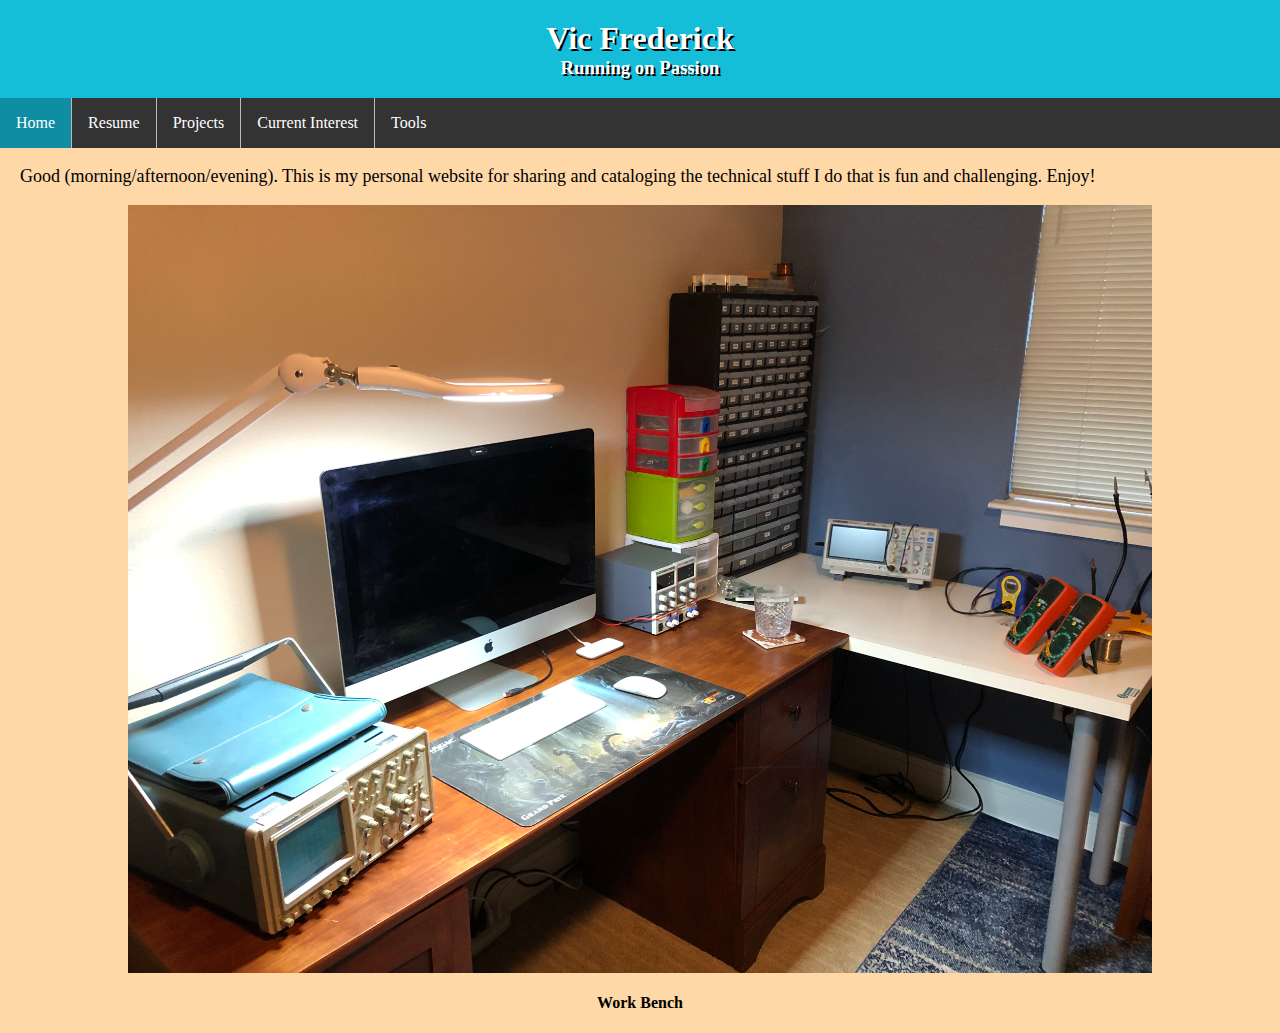
==== index.html @ 2ee63855 "-index fix" ====
<!doctype html>
<html>
<head>
	<title>Vic Page</title>
	<link href="style1.css" rel="stylesheet">
</head>

<body>
<div>
	<h1>Vic Frederick</h1>
	<h3 id = tagline>Running on Passion</h3>
	<ul class="nav">
		<li><a class="active" href="p1_home.html">Home</a></li>
		<li><a href="p2_resume.html">Resume</a></li>
		<li><a href="p3_projects.html">Projects</a></li>
		<li><a href="p4_intrest.html">Current Interest</a></li>
		<li><a href="p5_tools.html">Tools</a></li>
	</ul>
</div>
<p>Good (morning/afternoon/evening). This is my personal website for sharing and cataloging the technical stuff I do that is fun and challenging. Enjoy!</p>
<img src="Lab.jpg" class="center">
<h4 style="text-align: center;">Work Bench</h4>

</body>
</html>
---- style1.css ----
body {
	margin: 0;
	padding: 0;
	background-color: #ffd8a8;
}
h1 {
	text-shadow: 2px 2px black;
	margin: 0;
}
h2 {
	padding-left: 20px;
}
h3 {
	text-shadow: 2px 2px black;
	margin-top: 0;
}
p {
	padding-left: 20px;
	font-size: 18px;
}
li {
  float: left;
  border-right:1px solid #bbb;
}

li:last-child {
  border-right: none;
}

li a {
  display: block;
  color: white;
  text-align: center;
  padding: 16px;
  text-decoration: none;
}

li a:hover:not(.active) {
  background-color: #111;
}

.active {
  background-color: #0F8DA2;
}
.nav {
	background-color: #333;
	list-style-type: none;
  	margin: 0;
  	padding: 0;
  	overflow: hidden;
}
.center {
  display: block;
  margin-left: auto;
  margin-right: auto;
  width: 80%;
}
/*
#tagline {
	text-align: center;
	position: absolute;
	top: 0;
	left: 0;
	right: 0;
		border: 1px solid black;
}*/
div {
	background: #14BDD8;
  	padding-top: 20px;
  	text-align: center;
	color: #FFFFFF;
}
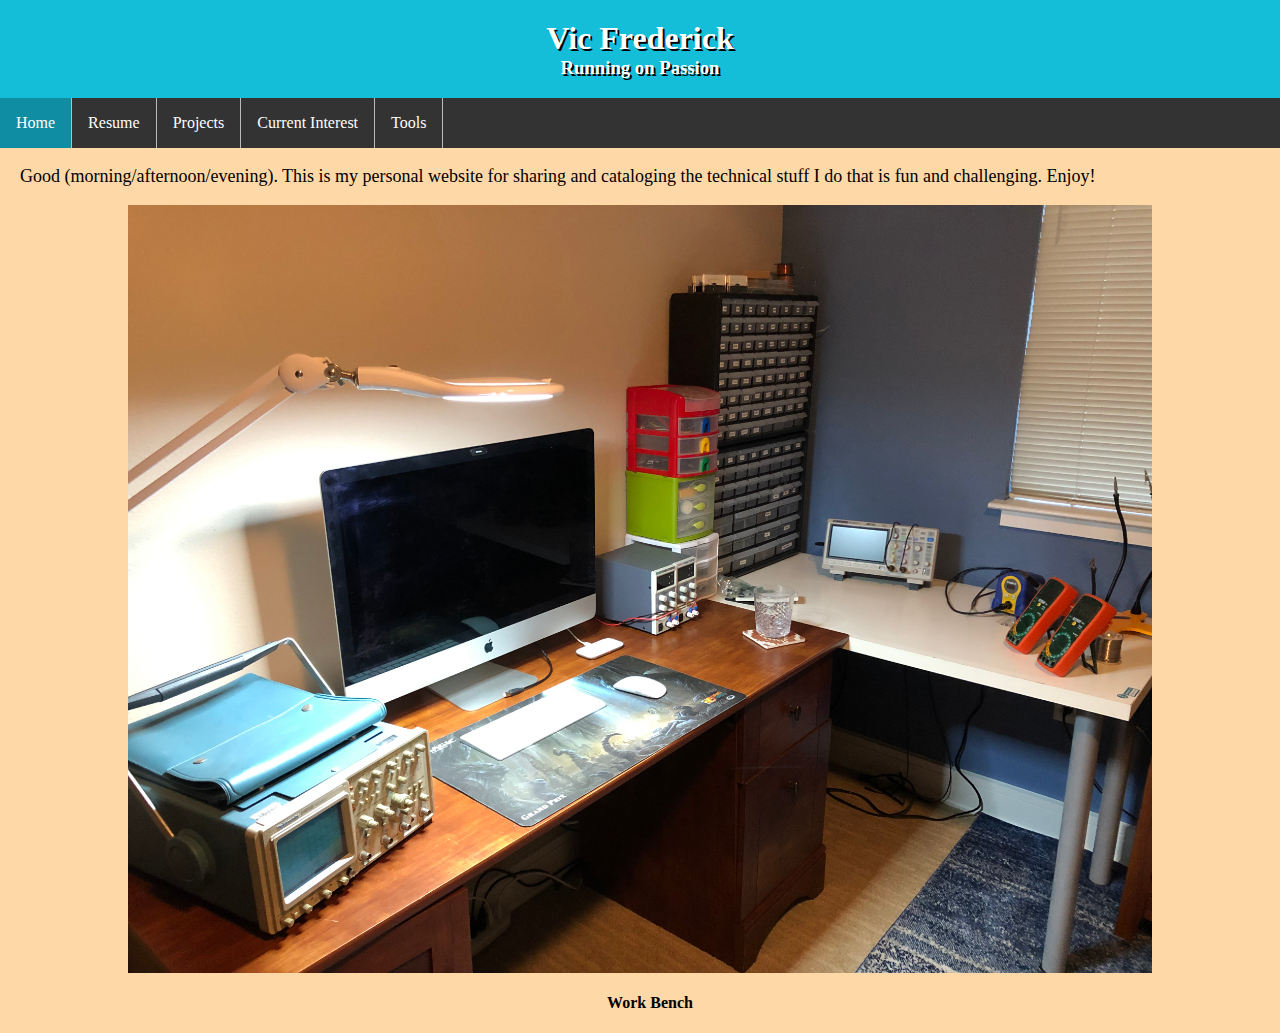
==== commit cc4e724f: "adding the first project" ====
--- a/index.html
+++ b/index.html
@@ -8,7 +8,7 @@
 <body>
 <div>
 	<h1>Vic Frederick</h1>
-	<h3 id = tagline>Running on Passion</h3>
+	<h3 class="tagline">Running on Passion</h3>
 	<ul class="nav">
 		<li><a class="active" href="p1_home.html">Home</a></li>
 		<li><a href="p2_resume.html">Resume</a></li>
--- a/style1.css
+++ b/style1.css
@@ -11,16 +11,18 @@
 	padding-left: 20px;
 }
 h3 {
-	text-shadow: 2px 2px black;
-	margin-top: 0;
+	padding-left: 20px;
+}
+h4 {
+	padding-left: 20px;
 }
 p {
 	padding-left: 20px;
+	padding-right: 20px;
 	font-size: 18px;
 }
 li {
-  float: left;
-  border-right:1px solid #bbb;
+  
 }
 
 li:last-child {
@@ -49,21 +51,21 @@
   	padding: 0;
   	overflow: hidden;
 }
+.nav li{
+	float: left;
+  	border-right:1px solid #bbb;
+}
 .center {
   display: block;
   margin-left: auto;
   margin-right: auto;
   width: 80%;
 }
-/*
-#tagline {
-	text-align: center;
-	position: absolute;
-	top: 0;
-	left: 0;
-	right: 0;
-		border: 1px solid black;
-}*/
+.tagline  {
+	text-shadow: 2px 2px black;
+	margin-top: 0;
+	padding-left: 0px;
+}
 div {
 	background: #14BDD8;
   	padding-top: 20px;
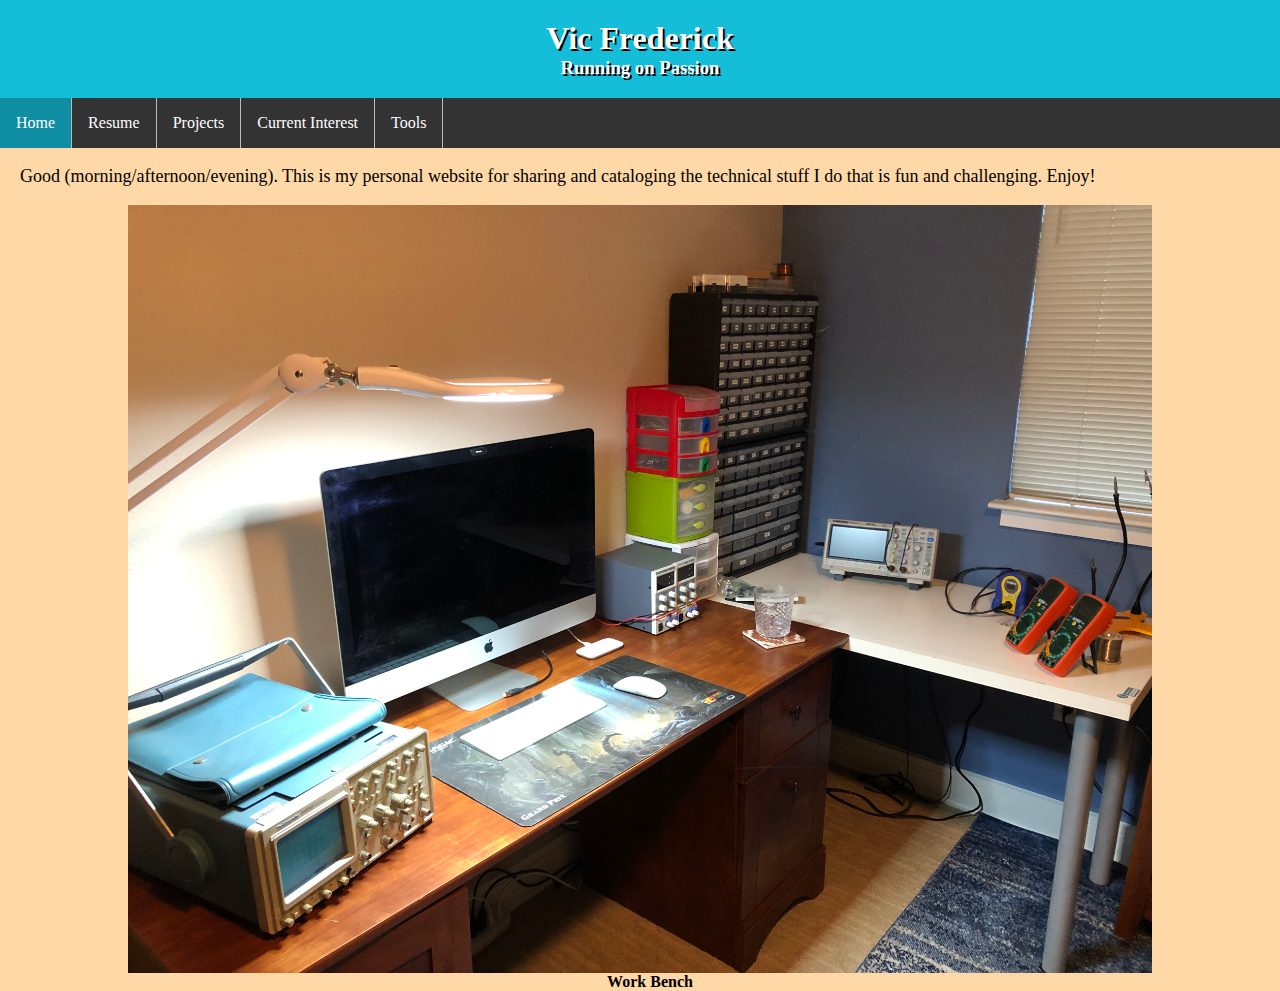
==== commit 073f96ec: "index" ====
--- a/index.html
+++ b/index.html
@@ -10,7 +10,7 @@
 	<h1>Vic Frederick</h1>
 	<h3 class="tagline">Running on Passion</h3>
 	<ul class="nav">
-		<li><a class="active" href="p1_home.html">Home</a></li>
+		<li><a class="active" href="index.html">Home</a></li>
 		<li><a href="p2_resume.html">Resume</a></li>
 		<li><a href="p3_projects.html">Projects</a></li>
 		<li><a href="p4_intrest.html">Current Interest</a></li>
--- a/style1.css
+++ b/style1.css
@@ -15,20 +15,17 @@
 }
 h4 {
 	padding-left: 20px;
+	margin: 0px;
 }
 p {
 	padding-left: 20px;
 	padding-right: 20px;
 	font-size: 18px;
 }
-li {
-  
-}
 
 li:last-child {
   border-right: none;
 }
-
 li a {
   display: block;
   color: white;
@@ -71,4 +68,11 @@
   	padding-top: 20px;
   	text-align: center;
 	color: #FFFFFF;
+}
+button {
+  background-color: #333;
+  border: none;
+  color: white;
+  padding: 15px 32px;
+  font-size: 16px;
 }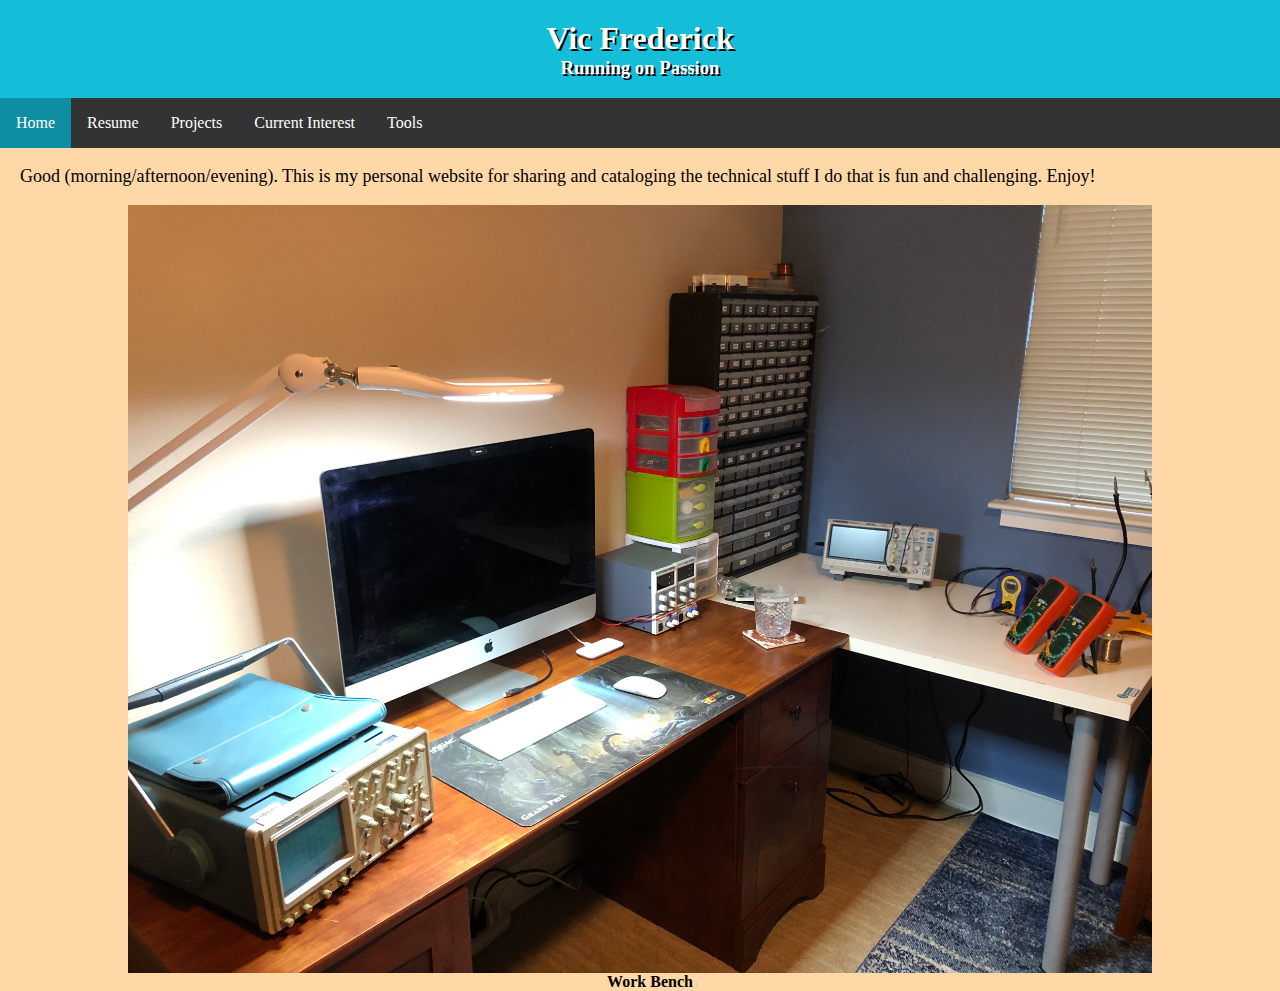
==== commit ee2a1eb7: "Fixed typo and added decks" ====
--- a/index.html
+++ b/index.html
@@ -6,7 +6,7 @@
 </head>
 
 <body>
-<div>
+<div class="nv">
 	<h1>Vic Frederick</h1>
 	<h3 class="tagline">Running on Passion</h3>
 	<ul class="nav">
@@ -17,9 +17,8 @@
 		<li><a href="p5_tools.html">Tools</a></li>
 	</ul>
 </div>
-<p>Good (morning/afternoon/evening). This is my personal website for sharing and cataloging the technical stuff I do that is fun and challenging. Enjoy!</p>
-<img src="Lab.jpg" class="center">
-<h4 style="text-align: center;">Work Bench</h4>
-
+	<p>Good (morning/afternoon/evening). This is my personal website for sharing and cataloging the technical stuff I do that is fun and challenging. Enjoy!</p>
+	<img src="Lab.jpg" class="center">
+	<h4 style="text-align: center;">Work Bench</h4>
 </body>
 </html>--- a/style1.css
+++ b/style1.css
@@ -1,6 +1,6 @@
 body {
-	margin: 0;
-	padding: 0;
+	margin: 0px;
+	padding: 0px;
 	background-color: #ffd8a8;
 }
 h1 {
@@ -41,6 +41,12 @@
 .active {
   background-color: #0F8DA2;
 }
+.nv {
+	background: #14BDD8;
+  	padding-top: 20px;
+  	text-align: center;
+	color: #FFFFFF;
+}
 .nav {
 	background-color: #333;
 	list-style-type: none;
@@ -50,7 +56,6 @@
 }
 .nav li{
 	float: left;
-  	border-right:1px solid #bbb;
 }
 .center {
   display: block;
@@ -63,11 +68,12 @@
 	margin-top: 0;
 	padding-left: 0px;
 }
-div {
-	background: #14BDD8;
-  	padding-top: 20px;
-  	text-align: center;
-	color: #FFFFFF;
+.bod { 
+	position: fixed;
+	bottom: 0;
+  	right: 5%;
+  	left: 5%;
+  	top: 149px;
 }
 button {
   background-color: #333;
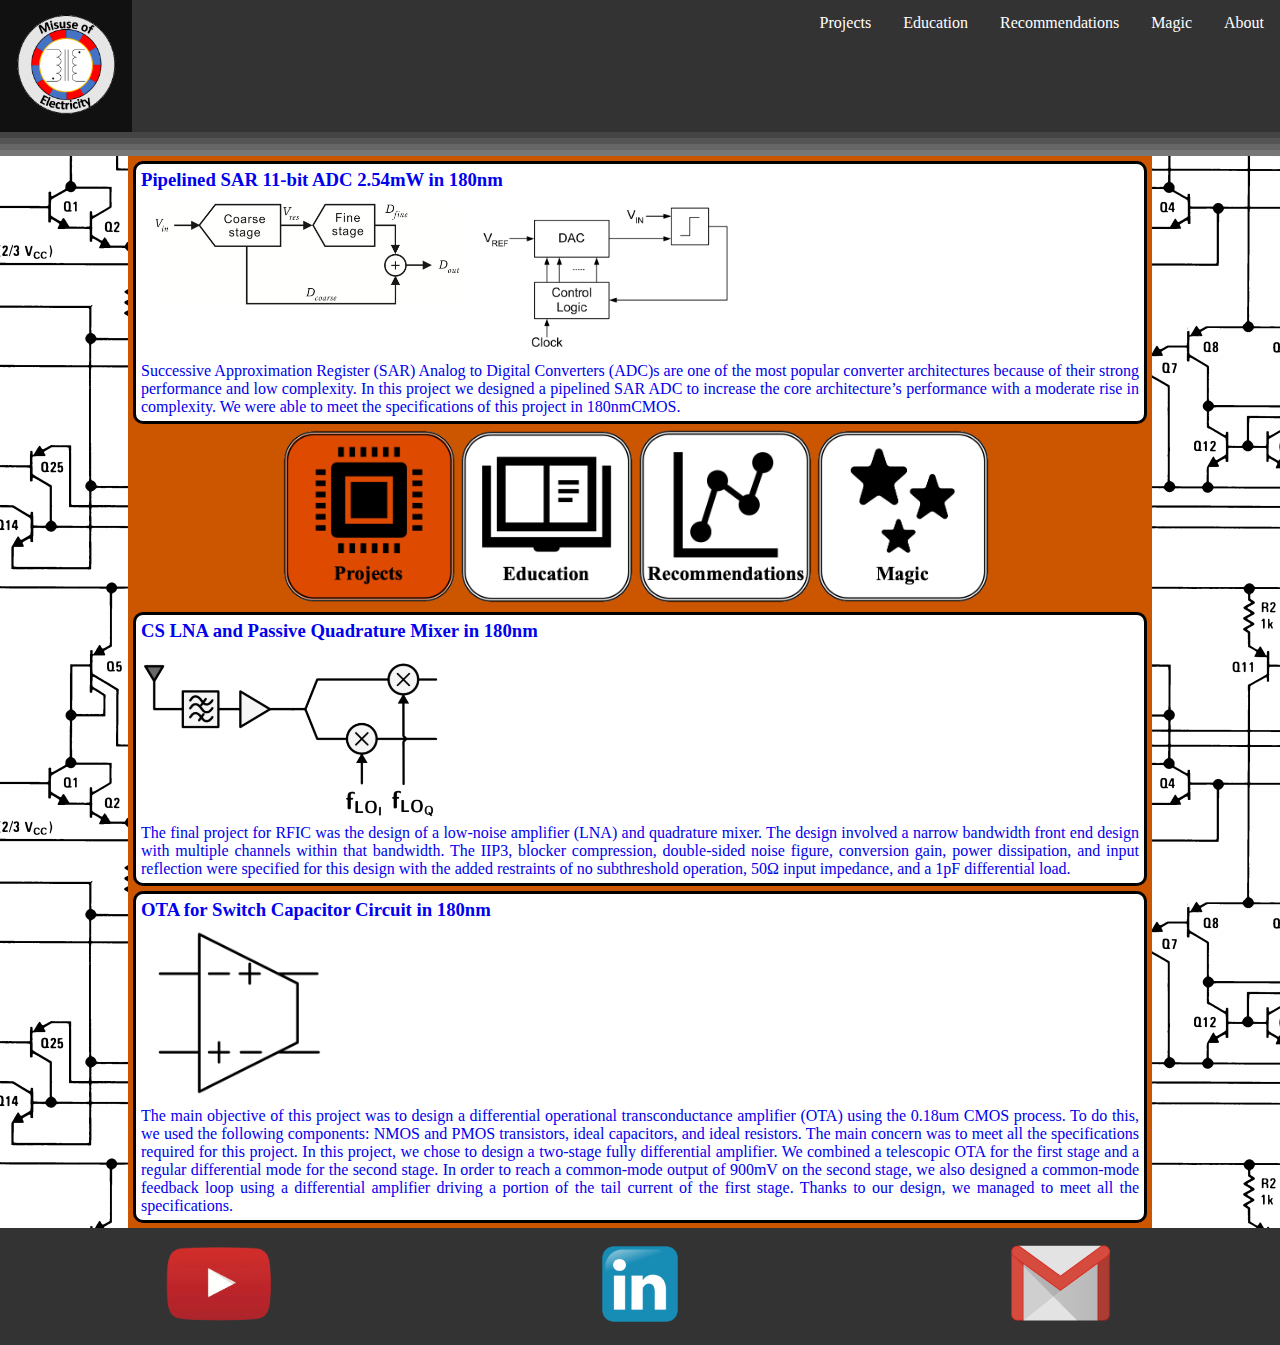
==== commit 401e1f1d: "title" ====
--- a/index.html
+++ b/index.html
@@ -1,24 +1,81 @@
-<!doctype html>
+<!DOCTYPE html>
 <html>
 <head>
-	<title>Vic Page</title>
-	<link href="style1.css" rel="stylesheet">
+  <title>Misuse of Electricity</title>
+  <meta name="viewport" content="width=device-width, initial-scale=1.0">
+  <link href="style2.css" rel="stylesheet">
 </head>
+<body>
+    
+    <ul class="topnav">
+      <li><a href="index.html"><img src="images/Logo.png" width="100" height="100"></a></li>
+      <li class="right"><a href="papers/resume.pdf" target="_blank">About</a></li>
+      <li class="right"><a href="magic.html">Magic</a></li>
+      <li class="right"><a href="recommendations.html">Recommendations</a></li>
+      <li class="right"><a href="education.html">Education</a></li>
+      <li class="right"><a href="projects.html">Projects</a></li>
+  </ul>
+  <hr style="border-style: solid; border-width: 3px; border-color: #444;">
+  <hr style="border-style: solid; border-width: 3px; border-color: #555;">
+  <hr style="border-style: solid; border-width: 3px; border-color: #666;">
+  <hr style="border-style: solid; border-width: 3px; border-color: #777;">
 
-<body>
-<div class="nv">
-	<h1>Vic Frederick</h1>
-	<h3 class="tagline">Running on Passion</h3>
-	<ul class="nav">
-		<li><a class="active" href="index.html">Home</a></li>
-		<li><a href="p2_resume.html">Resume</a></li>
-		<li><a href="p3_projects.html">Projects</a></li>
-		<li><a href="p4_intrest.html">Current Interest</a></li>
-		<li><a href="p5_tools.html">Tools</a></li>
-	</ul>
+  <div class="content">
+    <div class="featured">
+      <a href="papers/Converters Final_Project___Pipelined_SAR_ADC.pdf" target="_blank">
+      <h3>Pipelined SAR 11-bit ADC 2.54mW in 180nm</h3>
+      <div class="row">
+        <div class="column">
+          <img src="images/Pipelined.png" style="width:100%">
+        </div>
+        <div class="column">
+          <img src="images/SAR.png" style="width:80%">
+        </div>
+      </div>
+      <p>Successive Approximation Register (SAR) Analog to Digital Converters (ADC)s are one of the most  popular converter architectures because of their strong performance and low complexity. In this project we designed a pipelined SAR ADC to increase the core architecture’s performance with a moderate rise in complexity. We were able to meet the specifications of this project in 180nmCMOS. </p>
+    </a>
+  </div>
+  <div class="pages">
+    <a href="projects.html"><img src="images/ppPro.png" width="20%" height="20%"></a>
+    <a href="education.html"><img src="images/pEdu.png" width="20%" height="20%"></a>
+    <a href="recommendations.html"><img src="images/pRec.png" width="20%" height="20%"></a>
+    <a href="magic.html"><img src="images/pMTG.png" width="20%" height="20%"></a>
+  </div>
+  <div class="featured">
+      <a href="papers/RFIC_Final_Project_Reciever.pdf" target="_blank">
+      <h3>CS LNA and Passive Quadrature Mixer in 180nm</h3>
+      <img src="images/Reviever.png" style="width:30%">
+      <p>The final project for RFIC was the design of a low-noise amplifier (LNA) and quadrature mixer. The design involved a narrow bandwidth front end design with multiple channels within that bandwidth. The IIP3, blocker compression, double-sided noise figure, conversion gain, power dissipation, and input reflection were specified for this design with the added restraints of no subthreshold operation, 50Ω input impedance, and a 1pF differential load.</p>
+    </a>
+  </div>
+  <div class="featured">
+      <a href="papers/Analog_Final_Project_Amplifier.pdf" target="_blank">
+      <h3>OTA for Switch Capacitor Circuit in 180nm</h3>
+      <img src="images/OTA.png" style="width:20%">
+      <p>The main objective of this project was to design a differential operational transconductance amplifier (OTA) using the 0.18um CMOS process. To do this, we used the following components: NMOS and PMOS transistors, ideal capacitors, and ideal resistors. The main concern was to meet all the specifications required for this project. In this project, we chose to design a two-stage fully differential amplifier. We combined a telescopic OTA for the first stage and a regular differential mode for the second stage. In order to reach a common-mode output of 900mV on the second stage, we also designed a common-mode feedback loop using a differential amplifier driving a portion of the tail current of the first stage. Thanks to our design, we managed to meet all the specifications.</p>
+    </a>
+  </div>
 </div>
-	<p>Good (morning/afternoon/evening). This is my personal website for sharing and cataloging the technical stuff I do that is fun and challenging. Enjoy!</p>
-	<img src="Lab.jpg" class="center">
-	<h4 style="text-align: center;">Work Bench</h4>
+<footer>
+  <div class="row">
+        <div class="column">
+          <a href="https://www.youtube.com/channel/UCEy80wghGmZm2AY4zfPYjJA">
+            <img src="images/yt.png" style="width:30%">
+          </a>
+        </div>
+        <div class="column">
+          <a href="https://www.linkedin.com/in/vic-frederick/">
+            <img src="images/li.png" style="width:20%">
+          </a>
+        </div>
+        <div class="column">
+          <a href="mailto:vic79@me.com">
+            <img src="images/gmail.png" style="width:35%">
+          </a>
+        </div>
+      </div>
+</footer>
+</body>
+
 </body>
 </html>--- a/style2.css
+++ b/style2.css
@@ -0,0 +1,96 @@
+
+/* general Style */
+/* Fill page */
+* { padding: 0; margin: 0; box-sizing: border-box;}
+
+html, body {
+  height: 100%;
+
+  display: flex;
+  flex-direction: column;
+}
+body > * {
+  flex-shrink: 0;
+}
+/* background */
+body {
+  background-image: url("images/555.png");
+}
+/* Content rules for spread to bottom of page and room for background*/
+.content {
+  background-color: #cc5500;
+  flex-grow: 1;
+  margin-right: 10%;
+  margin-left: 10%;
+}
+/* Featured */
+.featured {
+  background-color: white;
+	margin: 5px;
+  border-style: solid;
+  border-radius: 10px;
+  padding: 5px
+}
+p {
+  text-align: justify;
+  text-justify: inter-word;
+}
+/* menu 2 */
+.pages{
+  margin-left: 15%;
+  align-items: center;
+  align-self: center;
+  align-content: center;
+}
+a {
+  text-decoration: none;
+}
+.column {
+  float: left;
+  width: 33.33%;
+  padding: 5px;
+}
+/* inline images in content ~ required 100% width for each image*/
+/* Clearfix (clear floats) */
+.row::after {
+  content: "";
+  clear: both;
+  display: table;
+}
+
+footer {
+  text-align: center;
+  padding: 10px;
+  background-color: #333;
+  color: white;
+}
+
+/* Navigation below */
+ul.topnav {
+  list-style-type: none;
+  margin: 0;
+  padding: 0;
+  overflow: hidden;
+  background-color: #333;
+}
+
+ul.topnav li {float: left;}
+
+ul.topnav li a {
+  display: block;
+  color: white;
+  text-align: center;
+  padding: 14px 16px;
+  text-decoration: none;
+}
+
+ul.topnav li a:hover:not(.active) {background-color: #111;}
+
+ul.topnav li a.active {background-color: #4CAF50;}
+
+ul.topnav li.right {float: right;}
+
+@media screen and (max-width: 600px) {
+  ul.topnav li.right, 
+  ul.topnav li {float: none;}
+}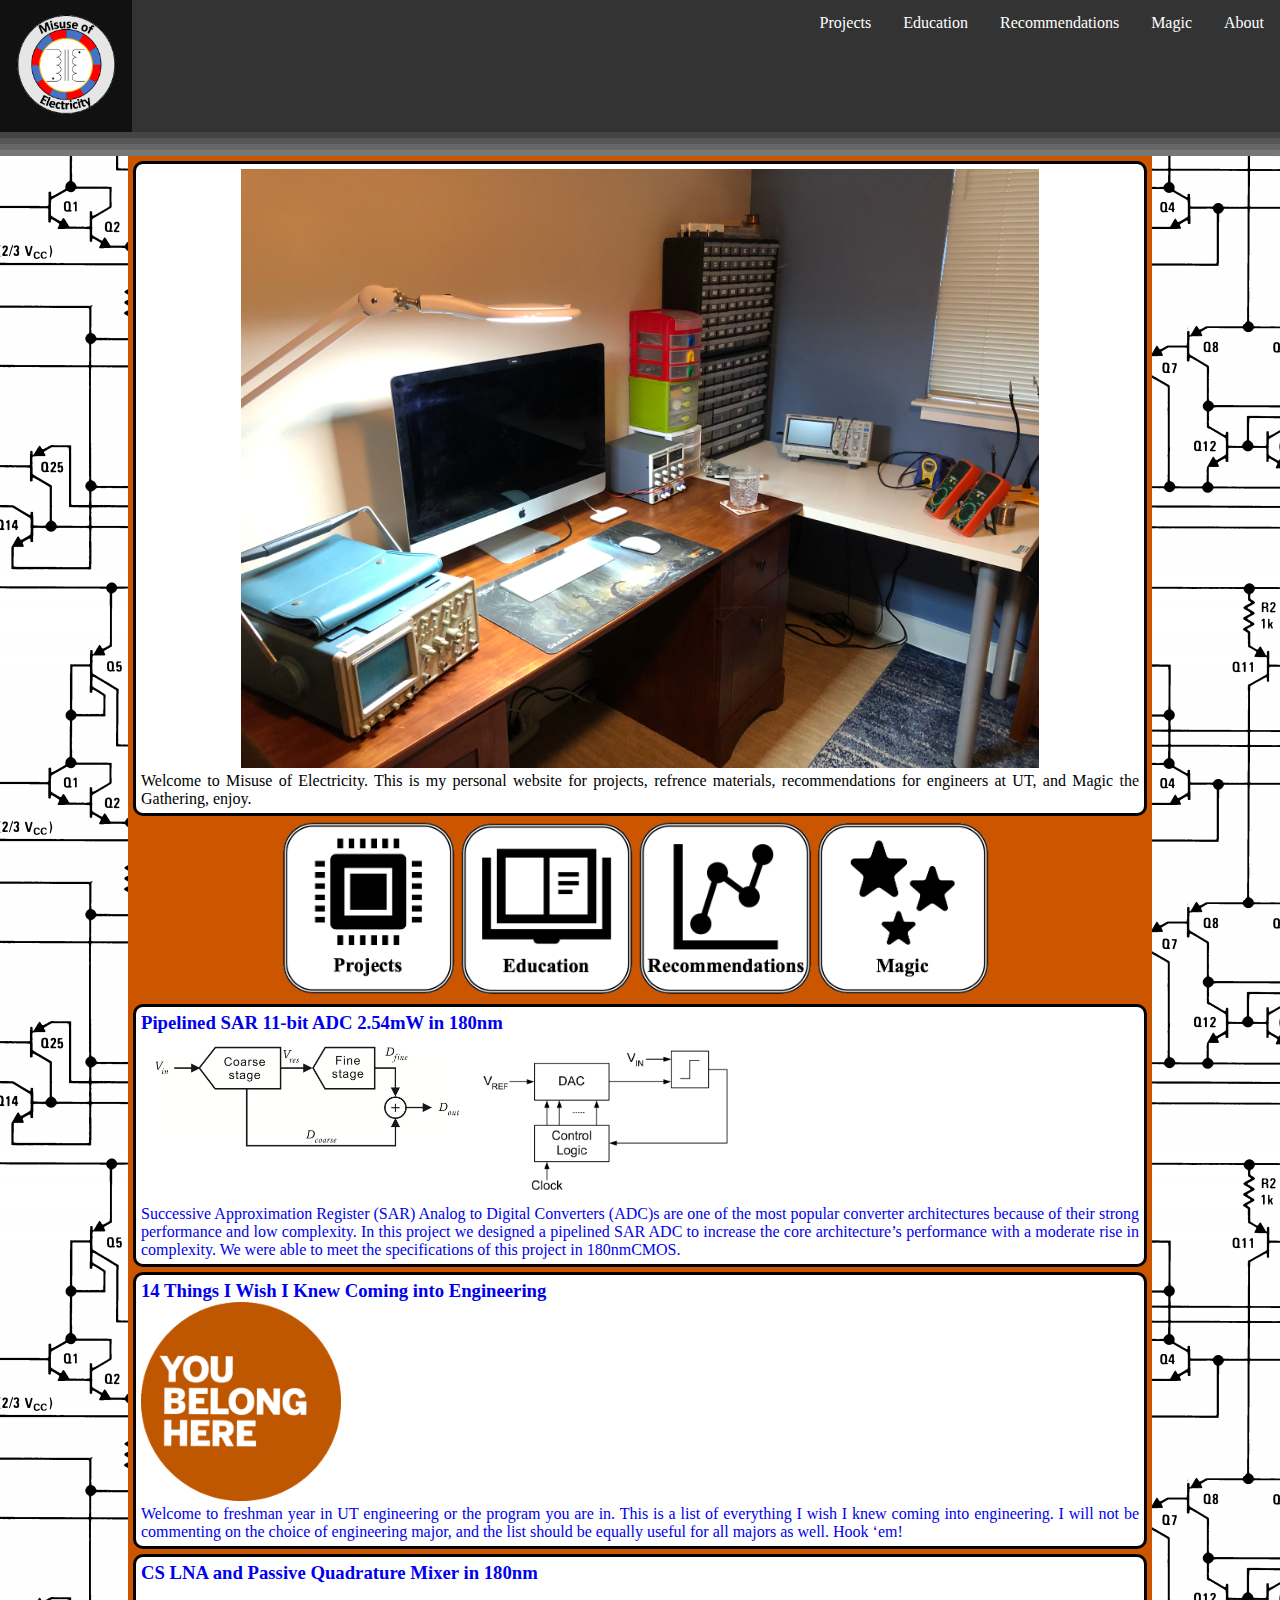
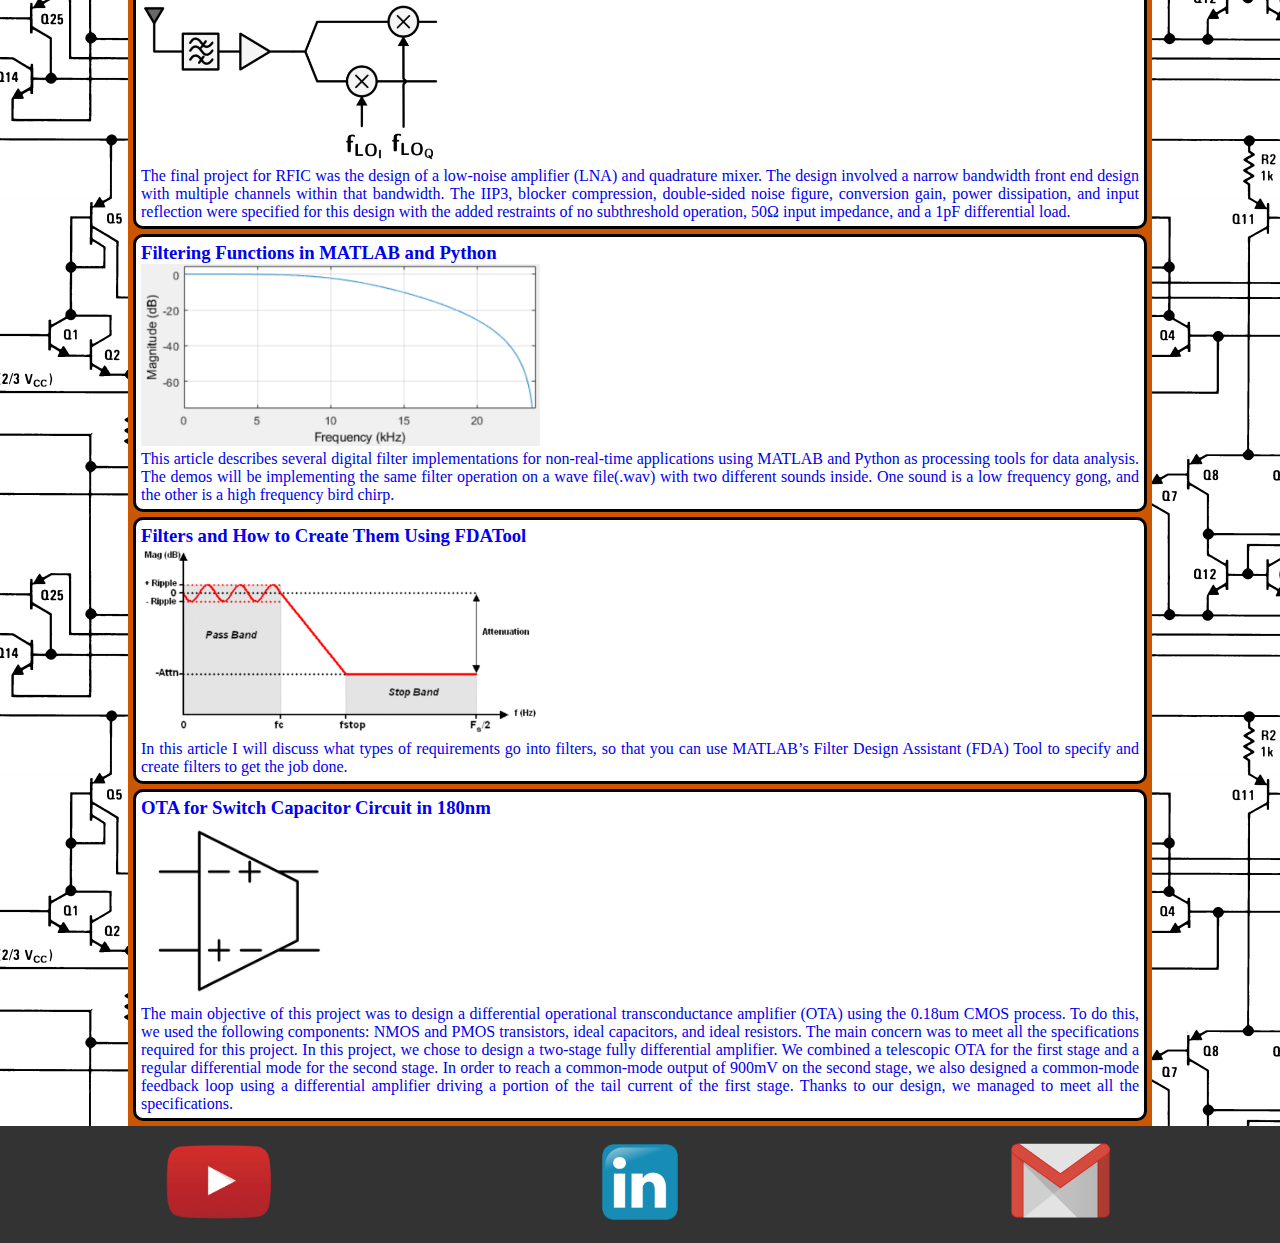
==== commit 7dc05e5d: "title2" ====
--- a/index.html
+++ b/index.html
@@ -22,6 +22,18 @@
 
   <div class="content">
     <div class="featured">
+      <div style="text-align: center;">
+      <img src="images/Lab.jpg" width="80%" height="80%" >
+     </div>
+      <p>Welcome to Misuse of Electricity. This is my personal website for projects, refrence materials, recommendations for engineers at UT, and Magic the Gathering, enjoy.</p>
+  </div>
+  <div class="pages">
+    <a href="projects.html"><img src="images/pPro.png" width="20%" height="20%"></a>
+    <a href="education.html"><img src="images/pEdu.png" width="20%" height="20%"></a>
+    <a href="recommendations.html"><img src="images/pRec.png" width="20%" height="20%"></a>
+    <a href="magic.html"><img src="images/pMTG.png" width="20%" height="20%"></a>
+  </div>
+  <div class="featured">
       <a href="papers/Converters Final_Project___Pipelined_SAR_ADC.pdf" target="_blank">
       <h3>Pipelined SAR 11-bit ADC 2.54mW in 180nm</h3>
       <div class="row">
@@ -35,13 +47,14 @@
       <p>Successive Approximation Register (SAR) Analog to Digital Converters (ADC)s are one of the most  popular converter architectures because of their strong performance and low complexity. In this project we designed a pipelined SAR ADC to increase the core architecture’s performance with a moderate rise in complexity. We were able to meet the specifications of this project in 180nmCMOS. </p>
     </a>
   </div>
-  <div class="pages">
-    <a href="projects.html"><img src="images/ppPro.png" width="20%" height="20%"></a>
-    <a href="education.html"><img src="images/pEdu.png" width="20%" height="20%"></a>
-    <a href="recommendations.html"><img src="images/pRec.png" width="20%" height="20%"></a>
-    <a href="magic.html"><img src="images/pMTG.png" width="20%" height="20%"></a>
-  </div>
   <div class="featured">
+      <a href="papers/Welcome to Freshman Year.pdf" target="_blank">
+      <h3>14 Things I Wish I Knew Coming into Engineering</h3>
+      <img src="images/Belong.gif" style="width:20%">
+      <p>Welcome to freshman year in UT engineering or the program you are in. This is a list of everything I wish I knew coming into engineering. I will not be commenting on the choice of engineering major, and the list should be equally useful for all majors as well. Hook ‘em!</p>
+      </a>
+    </div>
+    <div class="featured">
       <a href="papers/RFIC_Final_Project_Reciever.pdf" target="_blank">
       <h3>CS LNA and Passive Quadrature Mixer in 180nm</h3>
       <img src="images/Reviever.png" style="width:30%">
@@ -49,13 +62,28 @@
     </a>
   </div>
   <div class="featured">
+      <a href="papers/Filtering Functions in MATLAB and Python.pdf" target="_blank">
+      <h3>Filtering Functions in MATLAB and Python</h3>
+      <img src="images/LPF.png" style="width:40%">
+      <p>This article describes several digital filter implementations for non-real-time applications using MATLAB and Python as processing tools for data analysis. The demos will be implementing the same filter operation on a wave file(.wav) with two different sounds inside. One sound is a low frequency gong, and the other is a high frequency bird chirp.</p>
+      </a>
+    </div>
+    <div class="featured">
+      <a href="papers/Filters and How to Create Them Using FDATool.pdf" target="_blank">
+      <h3>Filters and How to Create Them Using FDATool</h3>
+      <img src="images/Filter.png" style="width:40%">
+      <p>In this article I will discuss what types of requirements go into filters, so that you can use MATLAB’s Filter Design Assistant (FDA) Tool to specify and create filters to get the job done.</p>
+      </a>
+    </div>
+    <div class="featured">
       <a href="papers/Analog_Final_Project_Amplifier.pdf" target="_blank">
       <h3>OTA for Switch Capacitor Circuit in 180nm</h3>
       <img src="images/OTA.png" style="width:20%">
       <p>The main objective of this project was to design a differential operational transconductance amplifier (OTA) using the 0.18um CMOS process. To do this, we used the following components: NMOS and PMOS transistors, ideal capacitors, and ideal resistors. The main concern was to meet all the specifications required for this project. In this project, we chose to design a two-stage fully differential amplifier. We combined a telescopic OTA for the first stage and a regular differential mode for the second stage. In order to reach a common-mode output of 900mV on the second stage, we also designed a common-mode feedback loop using a differential amplifier driving a portion of the tail current of the first stage. Thanks to our design, we managed to meet all the specifications.</p>
     </a>
   </div>
-</div>
+
+  </div>
 <footer>
   <div class="row">
         <div class="column">
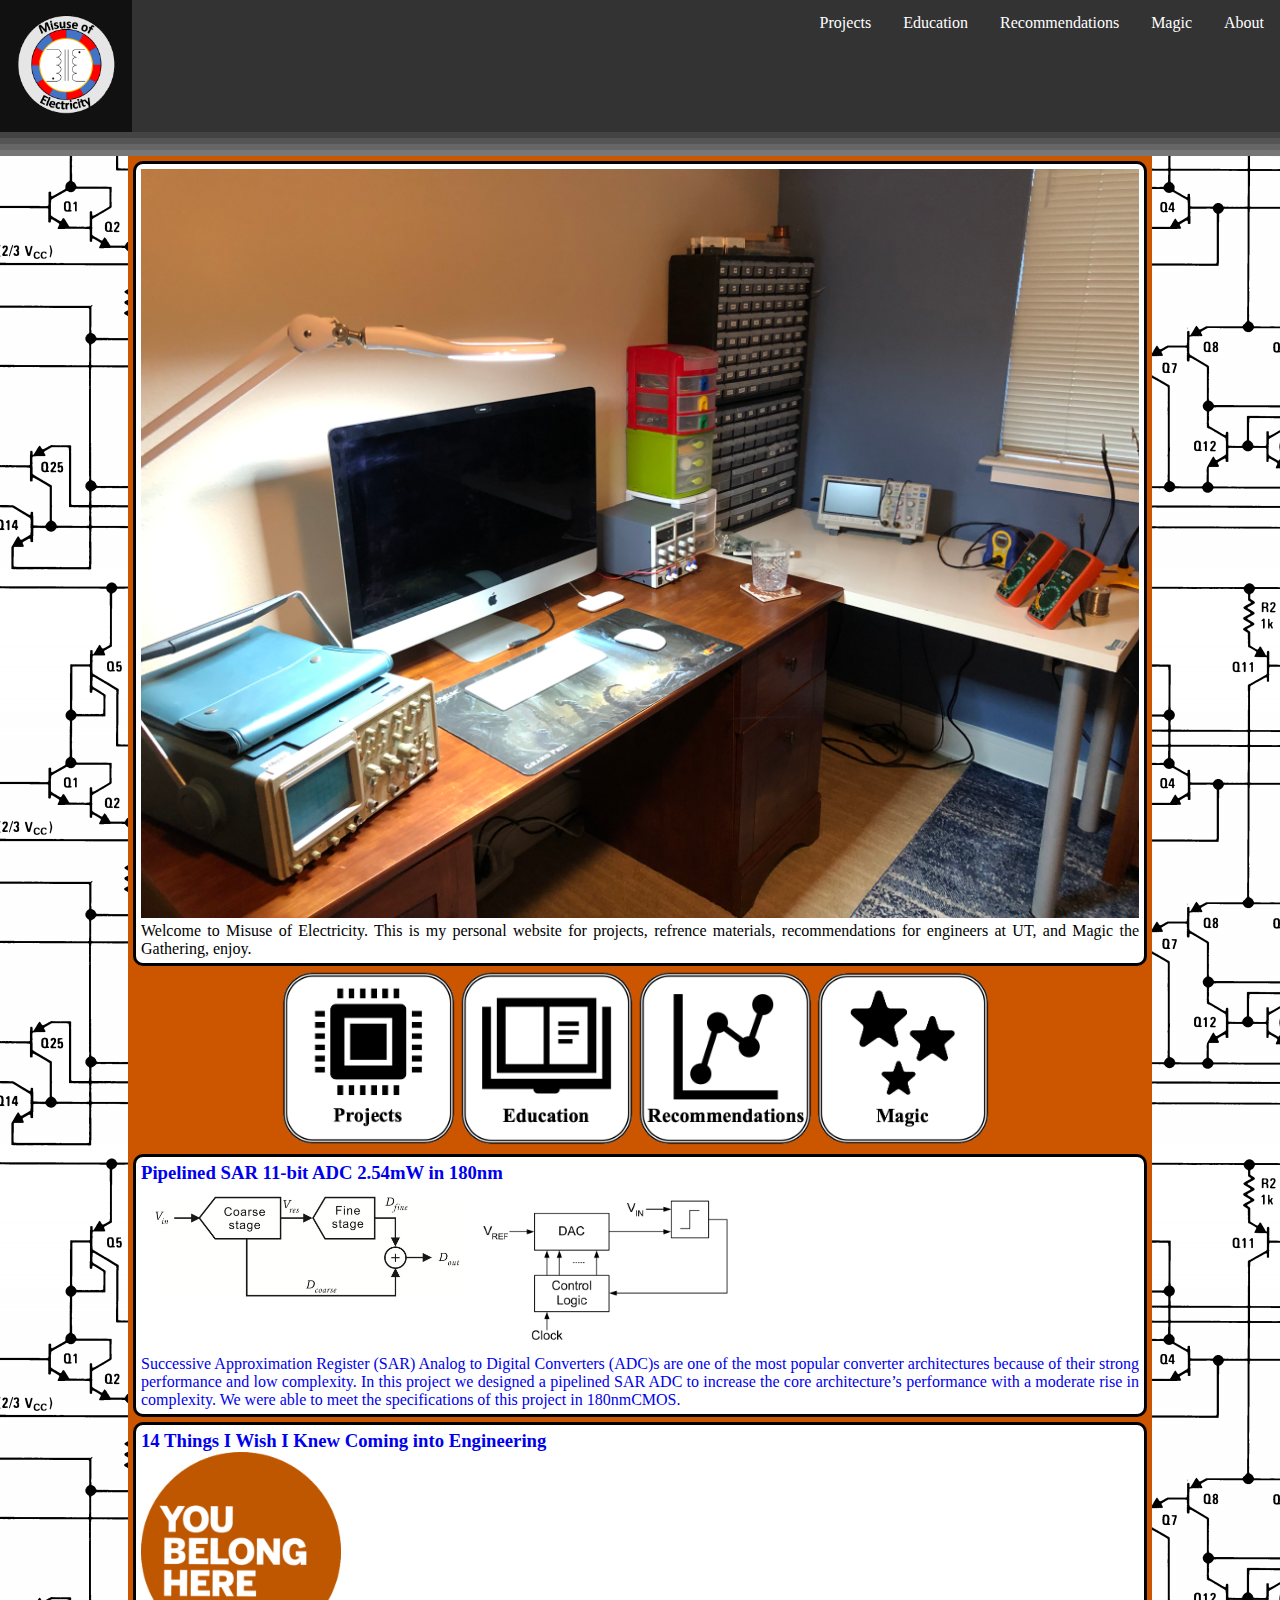
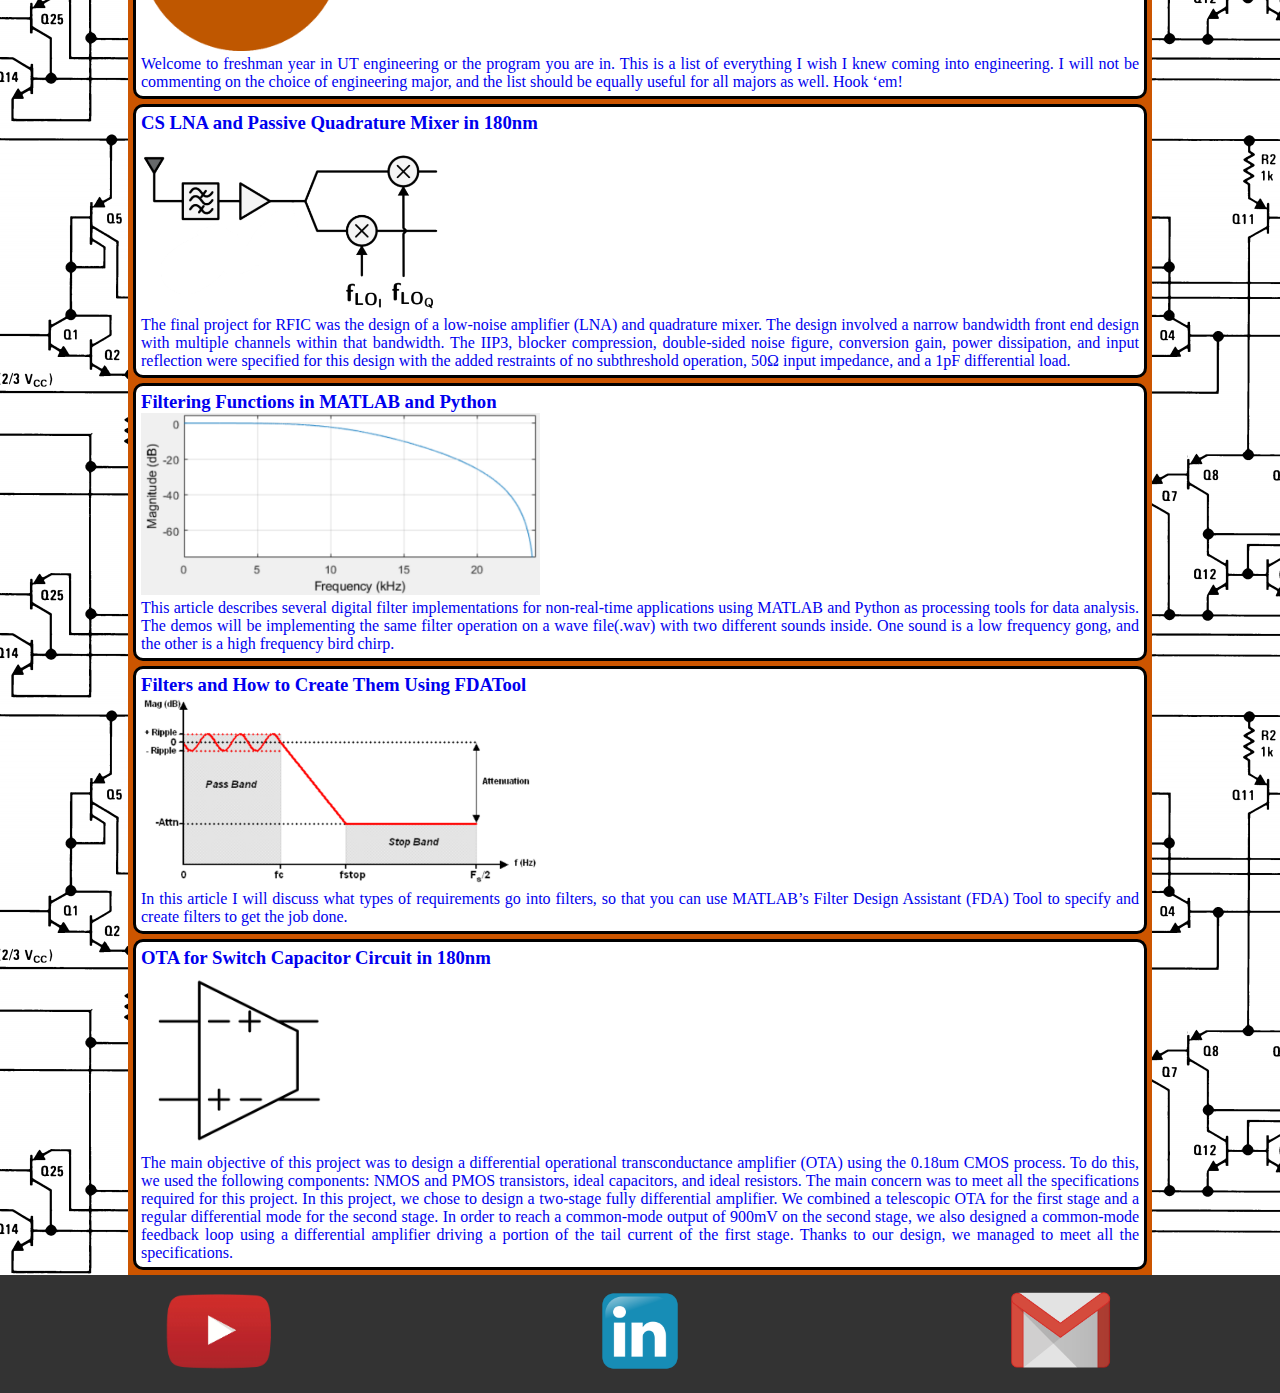
==== commit 6b470aac: "lab" ====
--- a/index.html
+++ b/index.html
@@ -22,9 +22,7 @@
 
   <div class="content">
     <div class="featured">
-      <div style="text-align: center;">
-      <img src="images/Lab.jpg" width="80%" height="80%" >
-     </div>
+      <img src="images/Lab.jpg" width="100%" height="100%" >
       <p>Welcome to Misuse of Electricity. This is my personal website for projects, refrence materials, recommendations for engineers at UT, and Magic the Gathering, enjoy.</p>
   </div>
   <div class="pages">
